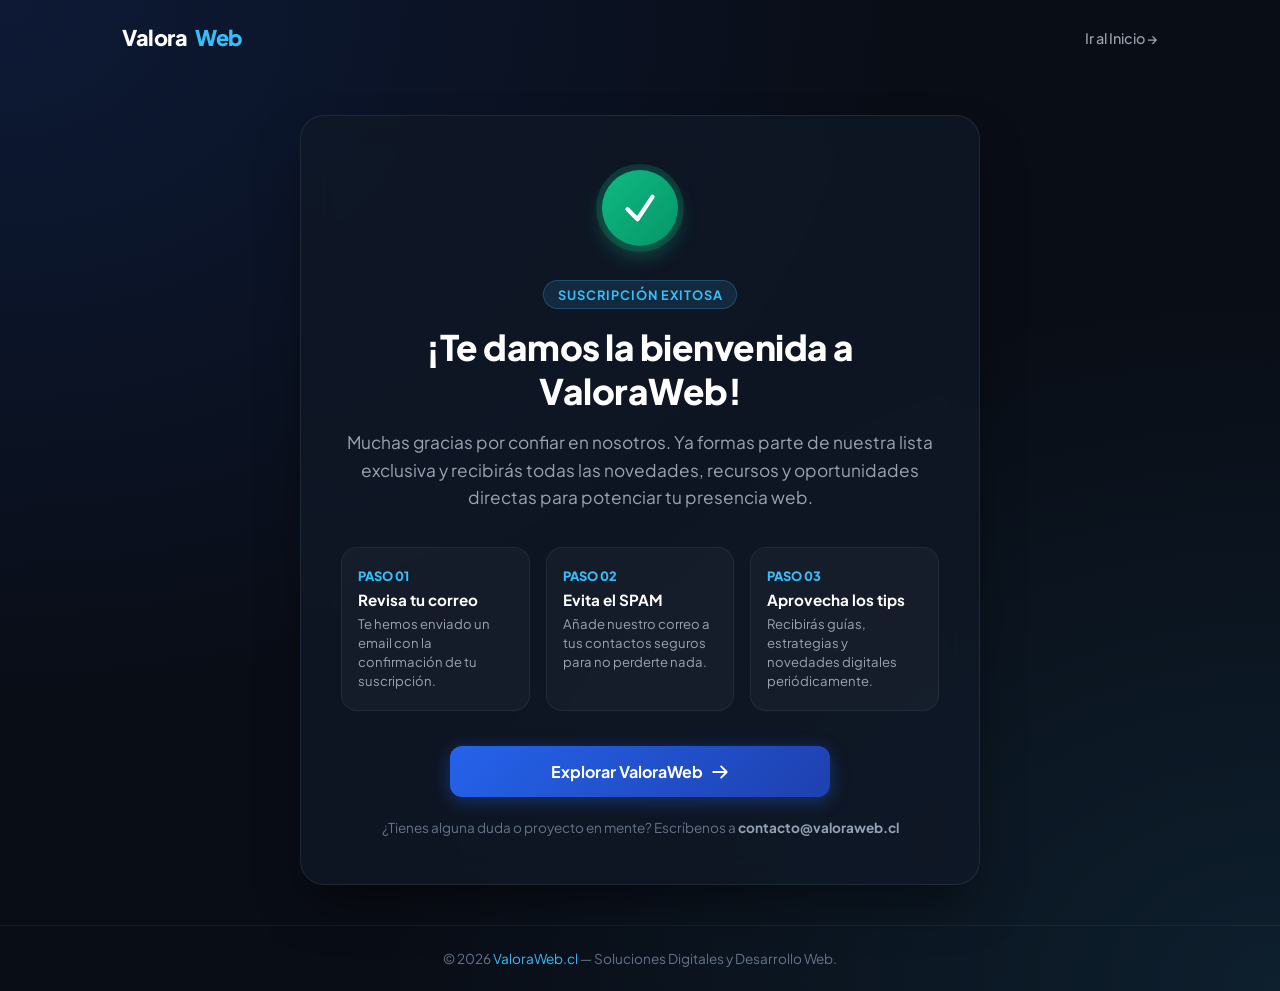
==== gracias-por-suscribirte/index.html @ a40bc030 "Create index.html" ====
<!DOCTYPE html>
<html lang="es">
<head>
  <meta charset="UTF-8">
  <meta name="viewport" content="width=device-width, initial-scale=1.0">
  <title>¡Gracias por suscribirte! | ValoraWeb</title>
  
  <!-- SEO & Open Graph -->
  <meta name="description" content="¡Te damos la bienvenida a ValoraWeb! Gracias por suscribirte a nuestra comunidad.">
  <meta name="robots" content="noindex, follow">
  <link rel="canonical" href="https://valoraweb.cl/gracias-por-suscribirte">

  <!-- Fuente Inter -->
  <link rel="preconnect" href="https://fonts.googleapis.com">
  <link rel="preconnect" href="https://fonts.gstatic.com" crossorigin>
  <link href="https://fonts.googleapis.com/css2?family=Plus+Jakarta+Sans:wght@400;500;600;700;800&display=swap" rel="stylesheet">

  <style>
    :root {
      --primary: #2563eb;
      --primary-hover: #1d4ed8;
      --accent: #38bdf8;
      --success: #10b981;
      --bg-dark: #090d16;
      --card-bg: rgba(17, 24, 39, 0.75);
      --card-border: rgba(255, 255, 255, 0.08);
      --text-main: #f9fafb;
      --text-muted: #9ca3af;
    }

    * {
      box-sizing: border-box;
      margin: 0;
      padding: 0;
      font-family: 'Plus Jakarta Sans', system-ui, -apple-system, sans-serif;
    }

    body {
      background-color: var(--bg-dark);
      background-image: 
        radial-gradient(at 0% 0%, rgba(37, 99, 235, 0.15) 0px, transparent 50%),
        radial-gradient(at 100% 100%, rgba(56, 189, 248, 0.1) 0px, transparent 50%);
      color: var(--text-main);
      min-height: 100vh;
      display: flex;
      flex-direction: column;
      justify-content: space-between;
    }

    /* Header */
    header {
      padding: 1.5rem 2rem;
      display: flex;
      justify-content: space-between;
      align-items: center;
      max-width: 1100px;
      margin: 0 auto;
      width: 100%;
    }

    .logo {
      font-size: 1.35rem;
      font-weight: 800;
      letter-spacing: -0.5px;
      color: #ffffff;
      text-decoration: none;
      display: flex;
      align-items: center;
      gap: 0.5rem;
    }

    .logo span {
      color: var(--accent);
    }

    .header-link {
      color: var(--text-muted);
      text-decoration: none;
      font-size: 0.9rem;
      font-weight: 500;
      transition: color 0.2s ease;
    }

    .header-link:hover {
      color: #ffffff;
    }

    /* Main Container */
    main {
      flex: 1;
      display: flex;
      align-items: center;
      justify-content: center;
      padding: 2.5rem 1.5rem;
    }

    .card {
      background: var(--card-bg);
      backdrop-filter: blur(16px);
      -webkit-backdrop-filter: blur(16px);
      border: 1px solid var(--card-border);
      border-radius: 24px;
      padding: 3rem 2.5rem;
      max-width: 680px;
      width: 100%;
      text-align: center;
      box-shadow: 0 25px 50px -12px rgba(0, 0, 0, 0.5);
      animation: slideUp 0.6s ease-out;
    }

    @keyframes slideUp {
      from {
        opacity: 0;
        transform: translateY(24px);
      }
      to {
        opacity: 1;
        transform: translateY(0);
      }
    }

    /* Success Icon */
    .icon-wrapper {
      position: relative;
      width: 88px;
      height: 88px;
      margin: 0 auto 1.75rem;
      display: flex;
      align-items: center;
      justify-content: center;
    }

    .icon-pulse {
      position: absolute;
      width: 100%;
      height: 100%;
      background: rgba(16, 185, 129, 0.2);
      border-radius: 50%;
      animation: pulse 2s infinite ease-in-out;
    }

    @keyframes pulse {
      0%, 100% { transform: scale(1); opacity: 0.6; }
      50% { transform: scale(1.15); opacity: 0.2; }
    }

    .icon-circle {
      position: relative;
      width: 76px;
      height: 76px;
      background: linear-gradient(135deg, #10b981 0%, #059669 100%);
      border-radius: 50%;
      display: flex;
      align-items: center;
      justify-content: center;
      box-shadow: 0 10px 20px rgba(16, 185, 129, 0.35);
    }

    .icon-circle svg {
      width: 40px;
      height: 40px;
      color: #ffffff;
    }

    /* Titles */
    .badge {
      display: inline-block;
      padding: 0.35rem 0.85rem;
      background: rgba(56, 189, 248, 0.12);
      border: 1px solid rgba(56, 189, 248, 0.25);
      border-radius: 999px;
      color: var(--accent);
      font-size: 0.8rem;
      font-weight: 700;
      text-transform: uppercase;
      letter-spacing: 1px;
      margin-bottom: 1rem;
    }

    h1 {
      font-size: 2.2rem;
      font-weight: 800;
      line-height: 1.25;
      letter-spacing: -0.5px;
      margin-bottom: 1rem;
      color: #ffffff;
    }

    .subtitle {
      font-size: 1.08rem;
      color: var(--text-muted);
      line-height: 1.6;
      margin-bottom: 2.2rem;
    }

    /* Steps list */
    .steps-grid {
      display: grid;
      grid-template-columns: repeat(auto-fit, minmax(180px, 1fr));
      gap: 1rem;
      margin-bottom: 2.2rem;
      text-align: left;
    }

    .step-item {
      background: rgba(255, 255, 255, 0.03);
      border: 1px solid rgba(255, 255, 255, 0.06);
      border-radius: 16px;
      padding: 1.25rem 1rem;
      transition: transform 0.2s ease, border-color 0.2s ease;
    }

    .step-item:hover {
      transform: translateY(-2px);
      border-color: rgba(56, 189, 248, 0.3);
    }

    .step-number {
      font-size: 0.8rem;
      font-weight: 800;
      color: var(--accent);
      margin-bottom: 0.35rem;
      display: block;
    }

    .step-title {
      font-size: 0.95rem;
      font-weight: 700;
      color: #ffffff;
      margin-bottom: 0.3rem;
    }

    .step-desc {
      font-size: 0.82rem;
      color: var(--text-muted);
      line-height: 1.45;
    }

    /* Actions */
    .actions-group {
      display: flex;
      flex-direction: column;
      gap: 0.85rem;
      align-items: center;
    }

    .btn-primary {
      display: inline-flex;
      align-items: center;
      justify-content: center;
      gap: 0.5rem;
      width: 100%;
      max-width: 380px;
      padding: 0.95rem 1.75rem;
      background: linear-gradient(135deg, var(--primary) 0%, #1e40af 100%);
      color: #ffffff;
      text-decoration: none;
      font-weight: 700;
      font-size: 1rem;
      border-radius: 12px;
      box-shadow: 0 4px 18px rgba(37, 99, 235, 0.4);
      transition: all 0.2s ease;
    }

    .btn-primary:hover {
      background: linear-gradient(135deg, var(--primary-hover) 0%, #172554 100%);
      transform: translateY(-2px);
      box-shadow: 0 6px 24px rgba(37, 99, 235, 0.5);
    }

    .notice-email {
      font-size: 0.85rem;
      color: #64748b;
      margin-top: 0.5rem;
    }

    .notice-email strong {
      color: #94a3b8;
    }

    /* Footer */
    footer {
      padding: 1.5rem;
      text-align: center;
      font-size: 0.85rem;
      color: #64748b;
      border-top: 1px solid rgba(255, 255, 255, 0.05);
    }

    footer a {
      color: var(--accent);
      text-decoration: none;
    }

    footer a:hover {
      text-decoration: underline;
    }

    /* Mobile Responsive */
    @media (max-width: 640px) {
      .card {
        padding: 2.2rem 1.5rem;
      }
      h1 {
        font-size: 1.75rem;
      }
      .steps-grid {
        grid-template-columns: 1fr;
      }
    }
  </style>
</head>
<body>

  <!-- Cabecera -->
  <header>
    <a href="https://valoraweb.cl" class="logo">
      Valora<span>Web</span>
    </a>
    <a href="https://valoraweb.cl" class="header-link">Ir al Inicio &rarr;</a>
  </header>

  <!-- Contenido Principal -->
  <main>
    <div class="card">
      
      <!-- Icono de éxito animado -->
      <div class="icon-wrapper">
        <div class="icon-pulse"></div>
        <div class="icon-circle">
          <svg fill="none" stroke="currentColor" stroke-width="2.5" viewBox="0 0 24 24">
            <path stroke-linecap="round" stroke-linejoin="round" d="M4.5 12.75l6 6 9-13.5"></path>
          </svg>
        </div>
      </div>

      <div class="badge">Suscripción Exitosa</div>

      <h1>¡Te damos la bienvenida a ValoraWeb!</h1>
      
      <p class="subtitle">
        Muchas gracias por confiar en nosotros. Ya formas parte de nuestra lista exclusiva y recibirás todas las novedades, recursos y oportunidades directas para potenciar tu presencia web.
      </p>

      <!-- Pasos siguientes informativos -->
      <div class="steps-grid">
        <div class="step-item">
          <span class="step-number">PASO 01</span>
          <div class="step-title">Revisa tu correo</div>
          <div class="step-desc">Te hemos enviado un email con la confirmación de tu suscripción.</div>
        </div>
        <div class="step-item">
          <span class="step-number">PASO 02</span>
          <div class="step-title">Evita el SPAM</div>
          <div class="step-desc">Añade nuestro correo a tus contactos seguros para no perderte nada.</div>
        </div>
        <div class="step-item">
          <span class="step-number">PASO 03</span>
          <div class="step-title">Aprovecha los tips</div>
          <div class="step-desc">Recibirás guías, estrategias y novedades digitales periódicamente.</div>
        </div>
      </div>

      <!-- Botón de retorno -->
      <div class="actions-group">
        <a href="https://valoraweb.cl" class="btn-primary">
          <span>Explorar ValoraWeb</span>
          <svg width="18" height="18" fill="none" stroke="currentColor" stroke-width="2.5" viewBox="0 0 24 24">
            <path stroke-linecap="round" stroke-linejoin="round" d="M13.5 4.5L21 12m0 0l-7.5 7.5M21 12H3"></path>
          </svg>
        </a>

        <p class="notice-email">
          ¿Tienes alguna duda o proyecto en mente? Escríbenos a <strong>contacto@valoraweb.cl</strong>
        </p>
      </div>

    </div>
  </main>

  <!-- Pie de página -->
  <footer>
    <p>&copy; 2026 <a href="https://valoraweb.cl">ValoraWeb.cl</a> — Soluciones Digitales y Desarrollo Web.</p>
  </footer>

</body>
</html>
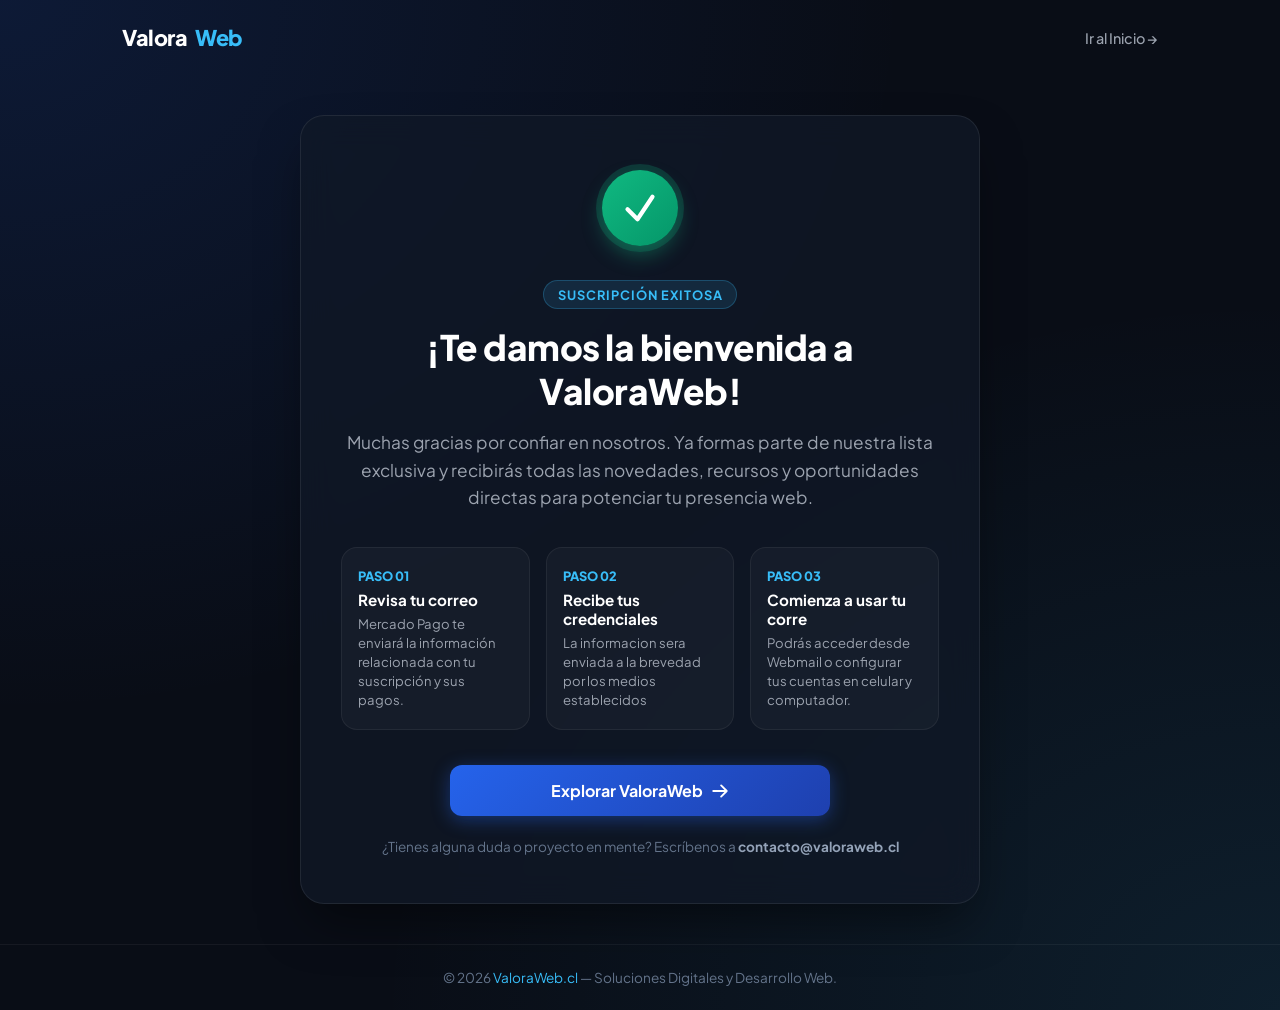
==== commit 9f7ed4a5: "Update index.html" ====
--- a/gracias-por-suscribirte/index.html
+++ b/gracias-por-suscribirte/index.html
@@ -347,17 +347,17 @@
         <div class="step-item">
           <span class="step-number">PASO 01</span>
           <div class="step-title">Revisa tu correo</div>
-          <div class="step-desc">Te hemos enviado un email con la confirmación de tu suscripción.</div>
+          <div class="step-desc">Mercado Pago te enviará la información relacionada con tu suscripción y sus pagos.</div>
         </div>
         <div class="step-item">
           <span class="step-number">PASO 02</span>
-          <div class="step-title">Evita el SPAM</div>
-          <div class="step-desc">Añade nuestro correo a tus contactos seguros para no perderte nada.</div>
+          <div class="step-title">Recibe tus credenciales</div>
+          <div class="step-desc">La informacion sera enviada a la brevedad por los medios establecidos</div>
         </div>
         <div class="step-item">
           <span class="step-number">PASO 03</span>
-          <div class="step-title">Aprovecha los tips</div>
-          <div class="step-desc">Recibirás guías, estrategias y novedades digitales periódicamente.</div>
+          <div class="step-title">Comienza a usar tu corre</div>
+          <div class="step-desc">Podrás acceder desde Webmail o configurar tus cuentas en celular y computador.</div>
         </div>
       </div>
 
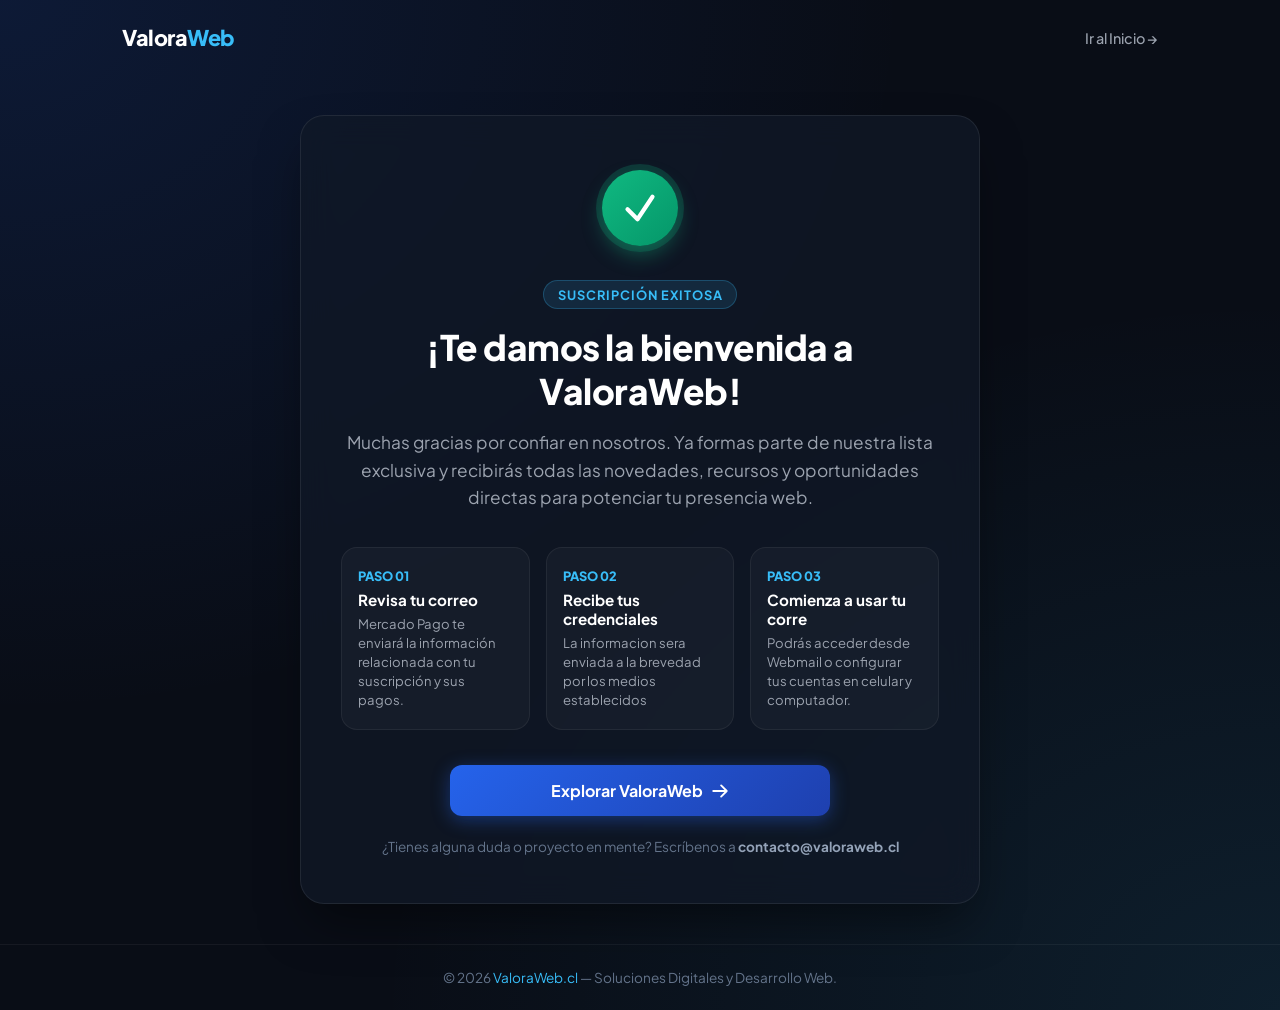
==== commit e8e345a5: "Update index.html" ====
--- a/gracias-por-suscribirte/index.html
+++ b/gracias-por-suscribirte/index.html
@@ -59,19 +59,19 @@
     }
 
     .logo {
-      font-size: 1.35rem;
-      font-weight: 800;
-      letter-spacing: -0.5px;
-      color: #ffffff;
-      text-decoration: none;
-      display: flex;
-      align-items: center;
-      gap: 0.5rem;
-    }
-
-    .logo span {
-      color: var(--accent);
-    }
+  font-size: 1.35rem;
+  font-weight: 800;
+  letter-spacing: -0.5px;
+  color: #ffffff;
+  text-decoration: none;
+  display: inline-flex;
+  align-items: center;
+  gap: 0;
+}
+
+.logo span {
+  color: var(--accent);
+}
 
     .header-link {
       color: var(--text-muted);
